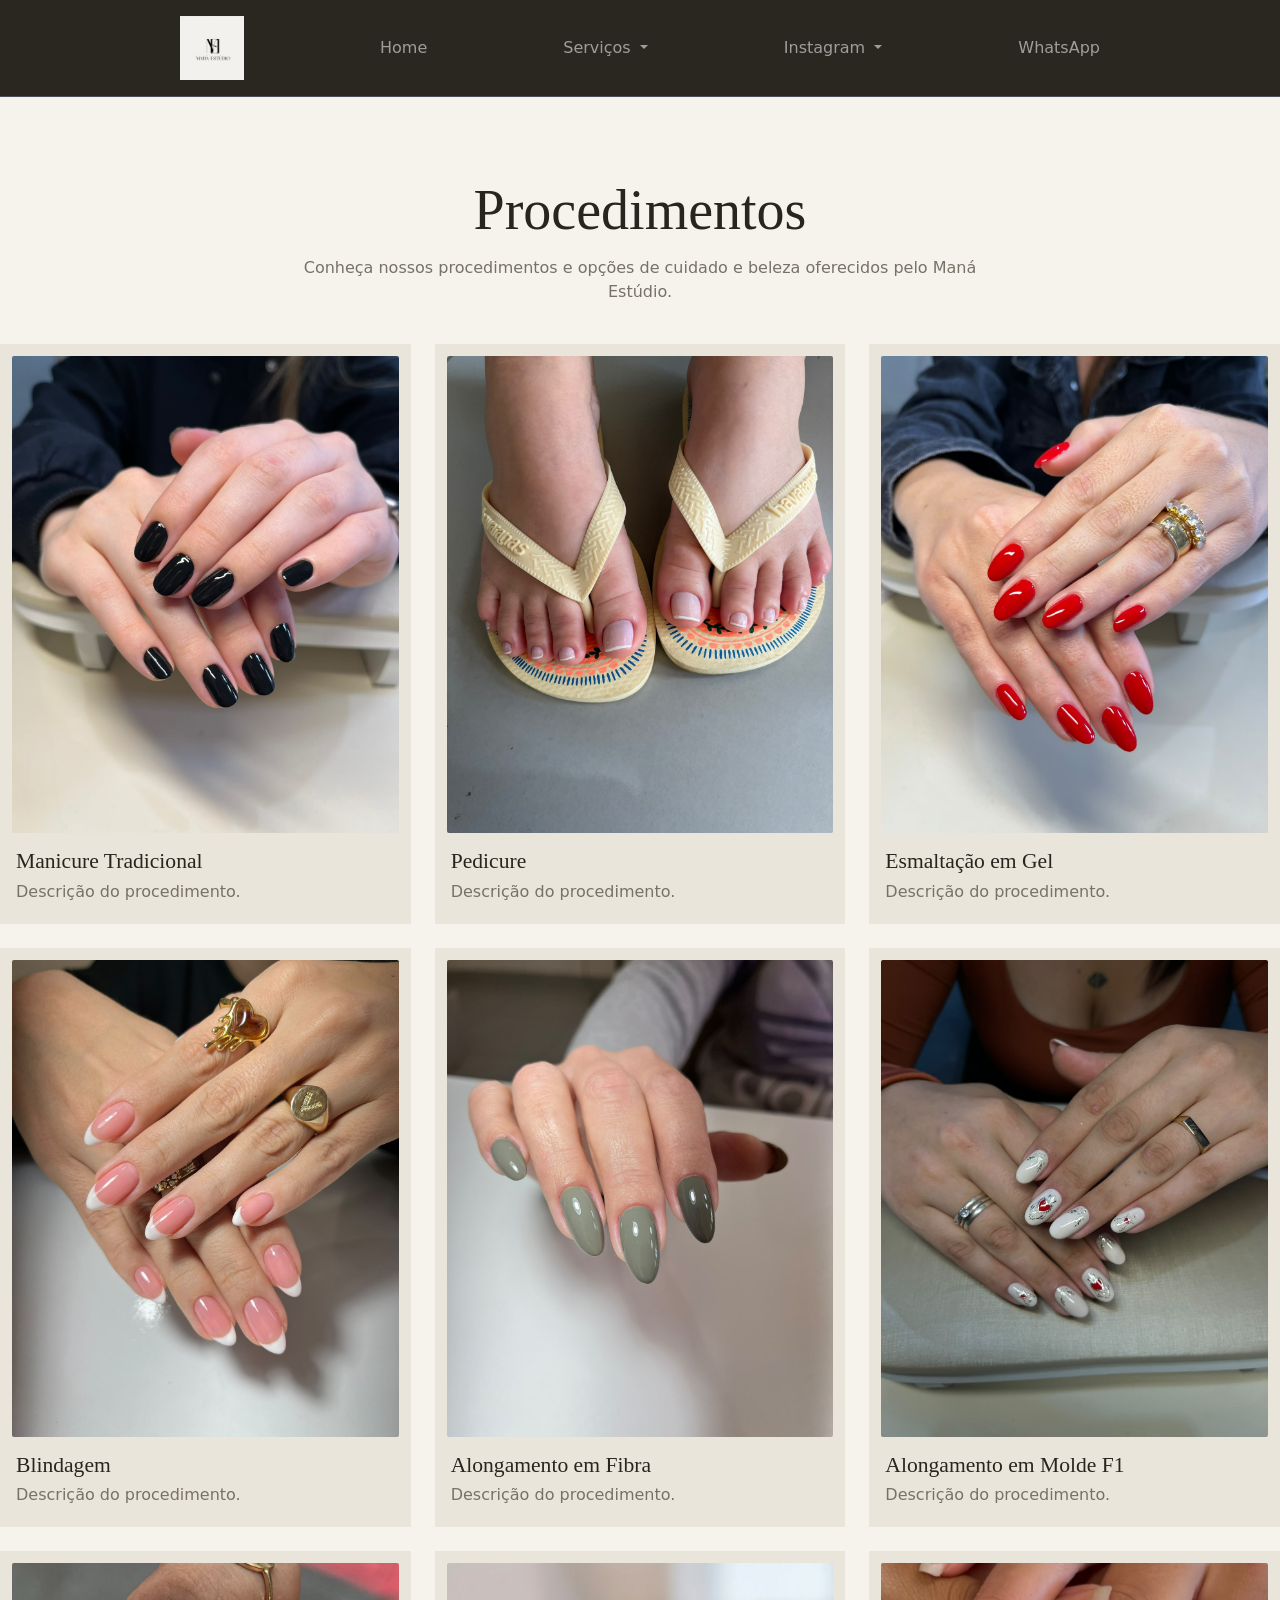
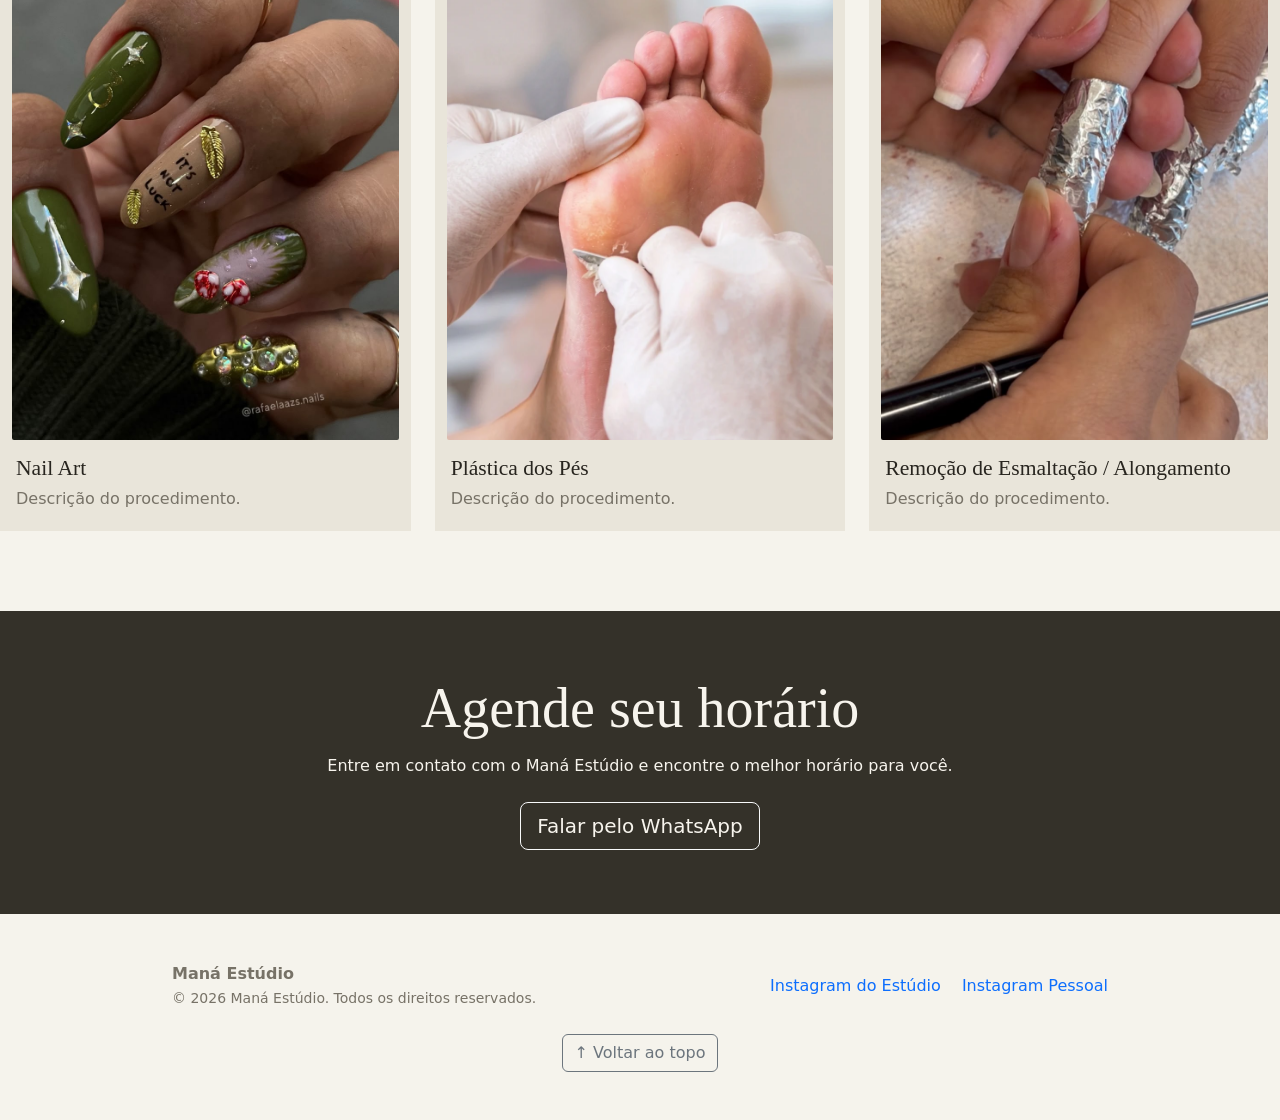
==== product/procedimentos.html @ 265fd76c "Add files via upload" ====
<!doctype html>
<html lang="pt-BR" data-bs-theme="light">

<head>
  <meta charset="utf-8">
  <meta name="viewport" content="width=device-width, initial-scale=1">
  <meta name="description" content="Conheça os procedimentos oferecidos pelo Maná Estúdio.">

  <title>Procedimentos | Maná Estúdio</title>

  <link href="../assets/dist/css/bootstrap.min.css" rel="stylesheet">
  <link href="product.css" rel="stylesheet">
  <link href="procedimentos.css" rel="stylesheet">
</head>

<body id="topo">

  <!-- Navegação -->
  <nav class="navbar navbar-expand-md bg-dark sticky-top border-bottom" data-bs-theme="dark">
    <div class="container">

      <a class="navbar-brand d-md-none" href="index.html#topo" aria-label="Maná Estúdio">
        Maná Estúdio
      </a>

      <button class="navbar-toggler" type="button" data-bs-toggle="offcanvas" data-bs-target="#offcanvas"
        aria-controls="offcanvas" aria-label="Abrir navegação">
        <span class="navbar-toggler-icon"></span>
      </button>

      <div class="offcanvas offcanvas-end" tabindex="-1" id="offcanvas" aria-labelledby="offcanvasLabel">

        <div class="offcanvas-header">
          <h5 class="offcanvas-title" id="offcanvasLabel">Maná Estúdio</h5>
          <button type="button" class="btn-close" data-bs-dismiss="offcanvas" aria-label="Fechar"></button>
        </div>

        <div class="offcanvas-body">
          <ul class="navbar-nav flex-grow-1 justify-content-between">

            <li class="nav-item d-none d-md-block">
              <a class="nav-link" href="index.html#topo" aria-label="Maná Estúdio">
                <img src="images/logo.jpg" alt="Logo Maná Estúdio"
                  style="height: 64px; width: auto; object-fit: contain;">
              </a>
            </li>

            <li class="nav-item">
              <a class="nav-link" href="index.html#topo">Home</a>
            </li>

            <li class="nav-item dropdown">
              <a class="nav-link dropdown-toggle" href="#" id="servicosDropdown" role="button" data-bs-toggle="dropdown"
                aria-expanded="false">
                Serviços
              </a>

              <div class="dropdown-menu pacotes-dropdown p-2" aria-labelledby="servicosDropdown">
                <img src="images/serviços.jpeg" class="img-fluid pacotes-imagem"
                  alt="Tabela de serviços do Maná Estúdio">
              </div>
            </li>

            <li class="nav-item dropdown">
              <a class="nav-link dropdown-toggle" href="#" id="instagramDropdown" role="button"
                data-bs-toggle="dropdown" aria-expanded="false">
                Instagram
              </a>

              <ul class="dropdown-menu" aria-labelledby="instagramDropdown">
                <li>
                  <a class="dropdown-item" href="https://www.instagram.com/manaestudiomaringa/" target="_blank"
                    rel="noopener noreferrer">
                    Instagram do Estúdio
                  </a>
                </li>
                <li>
                  <a class="dropdown-item" href="https://www.instagram.com/rafaela.azs/" target="_blank"
                    rel="noopener noreferrer">
                    Instagram Pessoal
                  </a>
                </li>
              </ul>
            </li>

            <li class="nav-item">
              <a class="nav-link" href="https://wa.me/message/JWJZRJASQZNTL1" target="_blank" rel="noopener noreferrer">
                WhatsApp
              </a>
            </li>

          </ul>
        </div>
      </div>
    </div>
  </nav>

  <main>

    <!-- Apresentação da página -->
    <section class="container mana-section mana-gallery-section">

      <h1 class="mana-section-title display-4">
        Procedimentos
      </h1>

      <p class="mana-section-intro">
        Conheça nossos procedimentos e opções de cuidado e beleza
        oferecidos pelo Maná Estúdio.
      </p>

      <div class="row row-cols-1 row-cols-sm-2 row-cols-lg-3 g-4 justify-content-center">

        <div class="col">
          <article class="mana-gallery-card">
            <div class="mana-media">
              <img src="images/manicure.jpeg" alt="Manicure Tradicional">
            </div>
            <h3>Manicure Tradicional</h3>
            <p>Descrição do procedimento.</p>
          </article>
        </div>

        <div class="col">
          <article class="mana-gallery-card">
            <div class="mana-media">
              <img src="images/pedicure.jpeg" alt="Pedicure">
            </div>
            <h3>Pedicure</h3>
            <p>Descrição do procedimento.</p>
          </article>
        </div>

        <div class="col">
          <article class="mana-gallery-card">
            <div class="mana-media">
              <img src="images/esmaltacao gel.jpeg" alt="Esmaltação em Gel">
            </div>
            <h3>Esmaltação em Gel</h3>
            <p>Descrição do procedimento.</p>
          </article>
        </div>

        <div class="col">
          <article class="mana-gallery-card">
            <div class="mana-media">
              <img src="images/blindagem.jpeg" alt="Blindagem">
            </div>
            <h3>Blindagem</h3>
            <p>Descrição do procedimento.</p>
          </article>
        </div>

        <div class="col">
          <article class="mana-gallery-card">
            <div class="mana-media">
              <img src="images/alongamento fibra.jpeg" alt="Alongamento em Fibra">
            </div>
            <h3>Alongamento em Fibra</h3>
            <p>Descrição do procedimento.</p>
          </article>
        </div>

        <div class="col">
          <article class="mana-gallery-card">
            <div class="mana-media">
              <img src="images/alongamento molde f1.jpeg" alt="Alongamento em Molde F1">
            </div>
            <h3>Alongamento em Molde F1</h3>
            <p>Descrição do procedimento.</p>
          </article>
        </div>

        <div class="col">
          <article class="mana-gallery-card">
            <div class="mana-media">
              <img src="images/nail art.jpeg" alt="Nail Art">
            </div>
            <h3>Nail Art</h3>
            <p>Descrição do procedimento.</p>
          </article>
        </div>

        <div class="col">
          <article class="mana-gallery-card">
            <div class="mana-media">
              <img src="images/plastica dos pes.webp" alt="Plástica dos Pés">
            </div>
            <h3>Plástica dos Pés</h3>
            <p>Descrição do procedimento.</p>
          </article>
        </div>

        <div class="col">
          <article class="mana-gallery-card">
            <div class="mana-media">
              <img src="images/remocao.jpeg" alt="Remoção de Esmaltação ou Alongamento">
            </div>
            <h3>Remoção de Esmaltação / Alongamento</h3>
            <p>Descrição do procedimento.</p>
          </article>
        </div>

      </div>
    </section>

    <!-- Contato -->
    <section class="mana-contact">
      <div class="container">

        <h2 class="mana-section-title display-4">
          Agende seu horário
        </h2>

        <p class="mb-4">
          Entre em contato com o Maná Estúdio e encontre o melhor horário para você.
        </p>

        <a class="btn btn-outline-light btn-lg" href="https://wa.me/message/JWJZRJASQZNTL1" target="_blank"
          rel="noopener noreferrer">
          <span>Falar pelo WhatsApp</span>
        </a>

      </div>
    </section>

  </main>

  <!-- Rodapé -->
  <footer class="container py-5">

    <div class="row align-items-center gy-3">

      <div class="col-md">
        <strong class="d-block">Maná Estúdio</strong>
        <small>
          © <span id="ano-atual"></span> Maná Estúdio. Todos os direitos reservados.
        </small>
      </div>

      <div class="col-md-auto">
        <a class="text-decoration-none me-3" href="https://www.instagram.com/manaestudiomaringa/" target="_blank"
          rel="noopener noreferrer">
          Instagram do Estúdio
        </a>

        <a class="text-decoration-none" href="https://www.instagram.com/rafaela.azs/" target="_blank"
          rel="noopener noreferrer">
          Instagram Pessoal
        </a>
      </div>

    </div>

    <div class="text-center mt-4">
      <a href="#topo" id="voltar-topo" class="btn btn-outline-secondary">
        ↑ Voltar ao topo
      </a>
    </div>

  </footer>

  <script src="../assets/dist/js/bootstrap.bundle.min.js"></script>

  <script>
    document.getElementById("ano-atual").textContent =
      new Date().getFullYear();

    const botaoTopo = document.getElementById("voltar-topo");

    botaoTopo.addEventListener("click", function (event) {
      event.preventDefault();

      const duracao = 1800;
      const inicio = window.scrollY;
      const tempoInicial = performance.now();

      function animarRolagem(tempoAtual) {
        const progresso = Math.min(
          (tempoAtual - tempoInicial) / duracao,
          1
        );

        const suavizacao = 1 - Math.pow(1 - progresso, 3);

        window.scrollTo(0, inicio * (1 - suavizacao));

        if (progresso < 1) {
          requestAnimationFrame(animarRolagem);
        }
      }

      requestAnimationFrame(animarRolagem);
    });
  </script>

</body>

</html>
---- product/product.css ----
/* Configurações gerais */
.container {
  max-width: 960px;
}

.icon-link>.bi {
  width: .75em;
  height: .75em;
}

/* Header */
.site-header {
  background-color: rgba(0, 0, 0, .85);
  -webkit-backdrop-filter: saturate(180%) blur(20px);
  backdrop-filter: saturate(180%) blur(20px);
}

.site-header a {
  color: #8e8e8e;
  transition: color .15s ease-in-out;
}

.site-header a:hover {
  color: #fff;
  text-decoration: none;
}

/* Dispositivos */
.product-device {
  position: absolute;
  right: 10%;
  bottom: -30%;
  width: 300px;
  height: 540px;
  background-color: #333;
  border-radius: 21px;
  transform: rotate(30deg);
}

.product-device::before {
  position: absolute;
  top: 10%;
  right: 10px;
  bottom: 10%;
  left: 10px;
  content: "";
  background-color: rgba(255, 255, 255, .1);
  border-radius: 5px;
}

.product-device-2 {
  top: -25%;
  right: auto;
  bottom: 0;
  left: 5%;
  background-color: #e5e5e5;
}

/* Utilitários */
.flex-equal>* {
  flex: 1;
}

@media (min-width: 768px) {
  .flex-md-equal>* {
    flex: 1;
  }
}

html {
  scroll-behavior: smooth !important;
}

/* Botão de contato */
.mana-contact .btn-outline-light.btn-lg {
  display: inline-flex;
  align-items: center;
  justify-content: center;
  line-height: 1.5;
  vertical-align: middle;
}

.mana-contact .btn-outline-light.btn-lg span {
  position: static;
}

/* Galeria */
.container#galeria {
  max-width: 1400px;
  width: 100%;
}

.mana-gallery-image {
  display: block;
  width: 100%;
  height: 240px;
  object-fit: cover;
  cursor: pointer;
}

.mana-lightbox {
  display: none;
  position: fixed;
  inset: 0;
  z-index: 9999;
  background: rgba(0, 0, 0, .92);
  align-items: center;
  justify-content: center;
  padding: 2rem;
}

.mana-lightbox.active {
  display: flex;
}

.mana-lightbox img {
  max-width: 95vw;
  max-height: 90vh;
  width: auto;
  height: auto;
  object-fit: contain;
}

.mana-lightbox-close {
  position: absolute;
  top: 20px;
  right: 30px;
  background: none;
  border: none;
  color: white;
  font-size: 2.5rem;
  cursor: pointer;
}

/* História do Maná Estúdio */
.mana-story {
  box-sizing: border-box;
  width: 100%;
  max-width: 100%;
  margin: 3rem auto 0;
  padding: 1.5rem;

  display: flex;
  justify-content: center;
  align-items: center;

  background: #e9e5da;
  overflow: hidden;
  border-radius: 2px;
}

/* Imagem e texto */
.mana-story-content {
  display: flex;
  align-items: center;
  justify-content: center;
  gap: 12px;

  width: 100%;
  max-width: 832px;
  min-width: 0;
  margin: 0 auto;

  transform: translateX(-16px);
}

/* Imagem */
.mana-story-content img {
  display: block;
  flex: 0 0 360px;
  width: 360px;
  max-width: 360px;
  height: auto;
  max-height: 260px;

  object-fit: contain;
  object-position: center;

  margin: 0;
  padding: 0;
}

/* Texto */
.mana-story-text {
  flex: 0 0 460px;
  width: 460px;
  max-width: 460px;
  min-width: 0;

  padding: 0;
  margin: 0;

  text-align: left;
}

.mana-story-text .mana-quote {
  font-family: Georgia, serif;
  font-size: clamp(.8rem, 1.1vw, 1rem);
  line-height: 1.9;
  color: #625d53;
  margin: 0;
}

.mana-story-text .mana-story-intro {
  font-family: Georgia, serif;
  font-size: clamp(.85rem, 1vw, 1rem);
  line-height: 1.8;
  color: #625d53;
  margin: 1.5rem 0 0;
}

/* Tablet */
@media (min-width: 768px) and (max-width: 1100px) {
  .mana-story {
    padding: 1.25rem;
  }

  .mana-story-content {
    max-width: 100%;
    gap: 10px;
    transform: translateX(-8px);
  }

  .mana-story-content img {
    flex: 0 1 42%;
    width: 42%;
    max-width: 42%;
    max-height: 230px;
  }

  .mana-story-text {
    flex: 0 1 58%;
    width: 58%;
    max-width: 58%;
  }

  .mana-story-text .mana-quote {
    font-size: .8rem;
  }

  .mana-story-text .mana-story-intro {
    font-size: .85rem;
  }
}

/* Mobile */
@media (max-width: 767.98px) {
  .mana-story {
    width: 100%;
    max-width: 100%;
    margin: 3rem auto 0;
    padding: 1.5rem 1rem;
  }

  .mana-story-content {
    width: 100%;
    max-width: 100%;

    display: flex;
    flex-direction: column;
    align-items: center;
    gap: 1.5rem;

    transform: none;
  }

  .mana-story-content img {
    flex: none;
    width: 100%;
    max-width: 280px;
    max-height: none;
  }

  .mana-story-text {
    flex: none;
    width: 100%;
    max-width: 100%;
    text-align: center;
  }

  .mana-story-text .mana-quote {
    font-size: .9rem;
    line-height: 1.9;
  }

  .mana-story-text .mana-story-intro {
    font-size: .9rem;
    line-height: 1.8;
  }

  .desktop-break {
    display: none;
  }
}
---- product/procedimentos.css ----
/* Navegação - igual à página principal */
.navbar .navbar-nav {
  align-items: center;
  flex-wrap: nowrap;
  gap: clamp(0.35rem, 1.4vw, 1.25rem);
}

.navbar .navbar-nav .nav-link {
  white-space: nowrap;
  padding-inline: 0.5rem;
}

.navbar .pacotes-dropdown {
  width: min(88vw, 430px);
  max-height: 80vh;
  overflow-y: auto;
  border: 0;
  border-radius: 0.5rem;
  box-shadow: 0 0.5rem 1.5rem rgba(0, 0, 0, 0.2);
}

.navbar .pacotes-imagem {
  display: block;
  width: 100%;
  height: auto;
  border-radius: 0.25rem;
}

@media (max-width: 767.98px) {
  .navbar .offcanvas-body .pacotes-dropdown {
    width: min(100%, 430px);
    max-height: 65vh;
    margin: 0.25rem 0 0.75rem;
  }

  .navbar .offcanvas-body .navbar-nav {
    align-items: stretch;
    gap: 0.25rem;
  }

  .navbar .offcanvas-body .nav-link {
    padding: 0.65rem 0.25rem;
  }

  .navbar .offcanvas-body .dropdown-menu {
    margin-top: 0;
  }
}

/* Identidade visual do Maná Estúdio */
:root {
  --mana-bg: #f5f3ec;
  --mana-ink: #28251f;
  --mana-muted: #777267;
  --mana-accent: #b8a58d;
}

body {
  background: var(--mana-bg);
  color: var(--mana-ink);
}

.navbar {
  background: #292720 !important;
}

.mana-hero {
  min-height: 560px;
  display: grid;
  place-items: center;
  text-align: center;
  padding: 5rem 1.5rem;
  background: #e9e5da;
}

.mana-hero h1 {
  font-family: Georgia, serif;
  font-weight: 400;
  letter-spacing: -.04em;
}

.mana-hero p {
  max-width: 650px;
  margin-inline: auto;
  color: #625d53;
}

.mana-section {
  padding: 5rem 0;
}

.mana-section-title {
  font-family: Georgia, serif;
  font-weight: 400;
  text-align: center;
  margin-bottom: .75rem;
}

.mana-section-intro {
  max-width: 680px;
  margin: 0 auto 2.5rem;
  text-align: center;
  color: var(--mana-muted);
}

.mana-feature {
  height: 100%;
  padding: 2rem;
  border-radius: 2px;
  background: #e9e5da;
  display: flex;
  flex-direction: column;
  overflow: hidden;
}

.mana-feature.dark {
  background: #343129;
  color: #f7f4ed;
}

.mana-feature p {
  color: inherit;
  opacity: .78;
}

.mana-media {
  min-height: 280px;
  width: 100%;
  margin-top: auto;
  border-radius: 2px;
  background: linear-gradient(135deg, #d8d2c5, #eeeae1);
  display: grid;
  place-items: center;
  color: #716b60;
  text-align: center;
  border: 1px dashed #aaa293;
  padding: 1rem;
}

.dark .mana-media {
  background: linear-gradient(135deg, #514d42, #716a5c);
  color: #f1ede4;
  border-color: #aaa293;
}

/* Galeria de procedimentos */
.mana-gallery-card {
  background: #e9e5da;
  padding: .75rem;
  height: 100%;
  display: flex;
  flex-direction: column;
}

.mana-gallery-card .mana-media {
  width: 100%;
  aspect-ratio: 900 / 1110;
  min-height: 0;
  margin: 0;
  padding: 0;
  overflow: hidden;
  display: block;
  border: 0;
}

.mana-gallery-card .mana-media img {
  display: block;
  width: 100%;
  height: 100%;
  object-fit: cover;
  object-position: center;
}

.mana-gallery-card h3 {
  font: 400 1.35rem Georgia, serif;
  margin: 1rem .25rem .35rem;
}

.mana-gallery-card p {
  color: var(--mana-muted);
  margin: 0 .25rem .5rem;
}

.mana-contact {
  background: #343129;
  color: #f7f4ed;
  padding: 4rem 1rem;
  text-align: center;
}

.mana-contact a {
  color: inherit;
}

footer {
  color: var(--mana-muted);
}

@media (max-width: 767.98px) {
  .mana-hero {
    min-height: 430px;
    padding: 4rem 1.25rem;
  }

  .mana-section {
    padding: 3.5rem 0;
  }

  .mana-media {
    min-height: 300px;
  }
}

/* Alinhamento do botão Falar pelo WhatsApp */
.mana-contact .btn-outline-light.btn-lg {
  display: inline-flex;
  align-items: center;
  justify-content: center;
  line-height: 1.5;
  vertical-align: middle;
}

.mana-contact .btn-outline-light.btn-lg span {
  position: static;
}

/* Aumenta a largura da galeria de procedimentos */
.container.mana-gallery-section {
  max-width: 1400px;
  width: 100%;
}
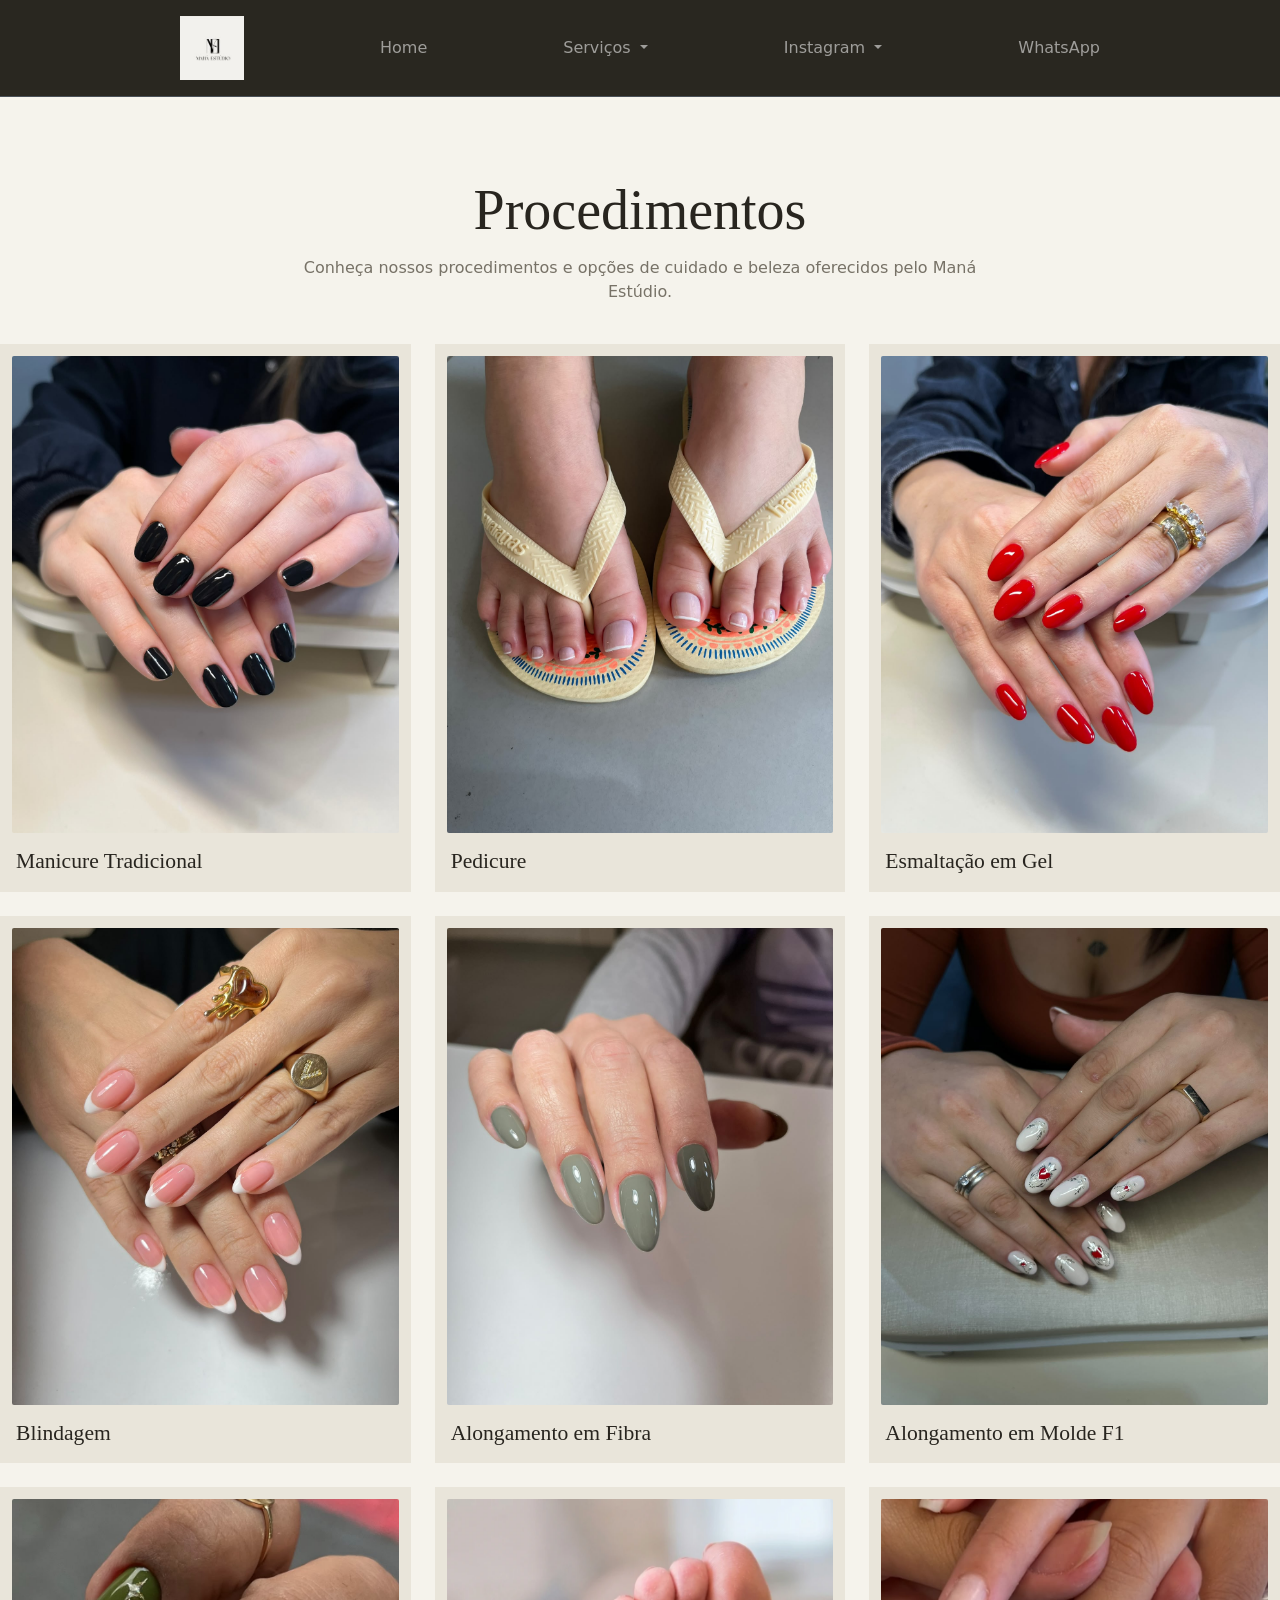
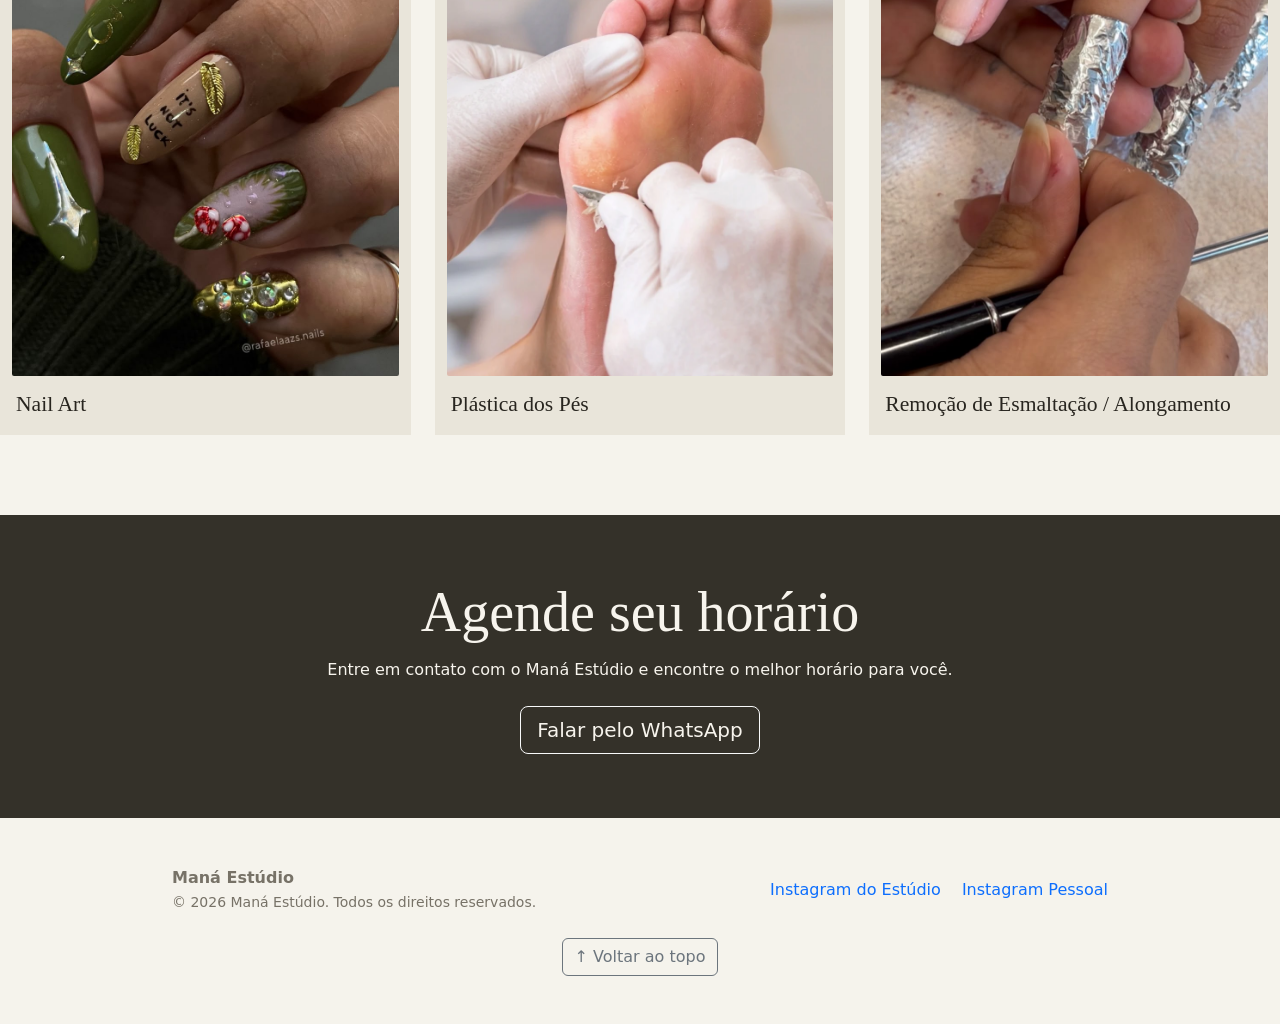
==== commit b6a35ce5: "Update procedimentos.html Refinando detalhes que passaram despercebidos" ====
--- a/product/procedimentos.html
+++ b/product/procedimentos.html
@@ -117,7 +117,6 @@
               <img src="images/manicure.jpeg" alt="Manicure Tradicional">
             </div>
             <h3>Manicure Tradicional</h3>
-            <p>Descrição do procedimento.</p>
           </article>
         </div>
 
@@ -127,7 +126,6 @@
               <img src="images/pedicure.jpeg" alt="Pedicure">
             </div>
             <h3>Pedicure</h3>
-            <p>Descrição do procedimento.</p>
           </article>
         </div>
 
@@ -137,7 +135,6 @@
               <img src="images/esmaltacao gel.jpeg" alt="Esmaltação em Gel">
             </div>
             <h3>Esmaltação em Gel</h3>
-            <p>Descrição do procedimento.</p>
           </article>
         </div>
 
@@ -147,7 +144,6 @@
               <img src="images/blindagem.jpeg" alt="Blindagem">
             </div>
             <h3>Blindagem</h3>
-            <p>Descrição do procedimento.</p>
           </article>
         </div>
 
@@ -157,7 +153,6 @@
               <img src="images/alongamento fibra.jpeg" alt="Alongamento em Fibra">
             </div>
             <h3>Alongamento em Fibra</h3>
-            <p>Descrição do procedimento.</p>
           </article>
         </div>
 
@@ -167,7 +162,6 @@
               <img src="images/alongamento molde f1.jpeg" alt="Alongamento em Molde F1">
             </div>
             <h3>Alongamento em Molde F1</h3>
-            <p>Descrição do procedimento.</p>
           </article>
         </div>
 
@@ -177,7 +171,6 @@
               <img src="images/nail art.jpeg" alt="Nail Art">
             </div>
             <h3>Nail Art</h3>
-            <p>Descrição do procedimento.</p>
           </article>
         </div>
 
@@ -187,7 +180,6 @@
               <img src="images/plastica dos pes.webp" alt="Plástica dos Pés">
             </div>
             <h3>Plástica dos Pés</h3>
-            <p>Descrição do procedimento.</p>
           </article>
         </div>
 
@@ -197,7 +189,6 @@
               <img src="images/remocao.jpeg" alt="Remoção de Esmaltação ou Alongamento">
             </div>
             <h3>Remoção de Esmaltação / Alongamento</h3>
-            <p>Descrição do procedimento.</p>
           </article>
         </div>
 
@@ -296,4 +287,4 @@
 
 </body>
 
-</html>+</html>
